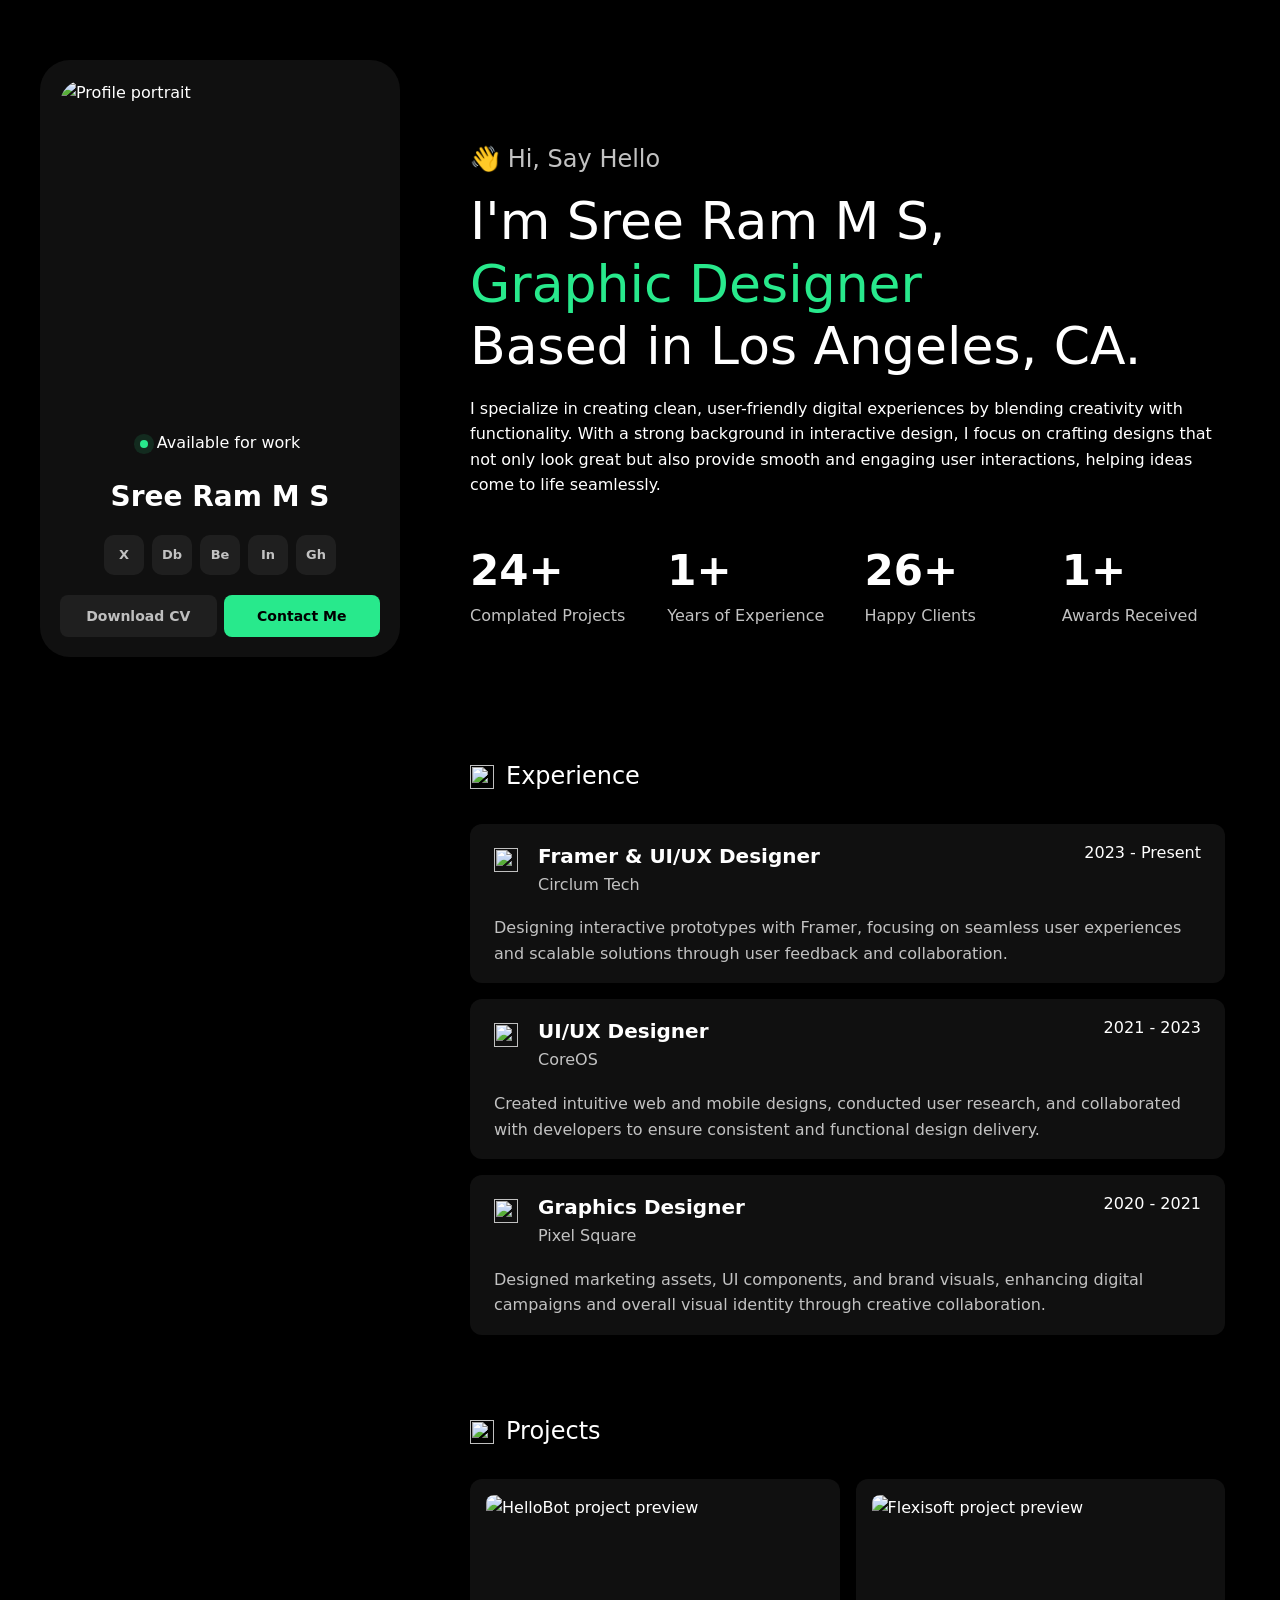
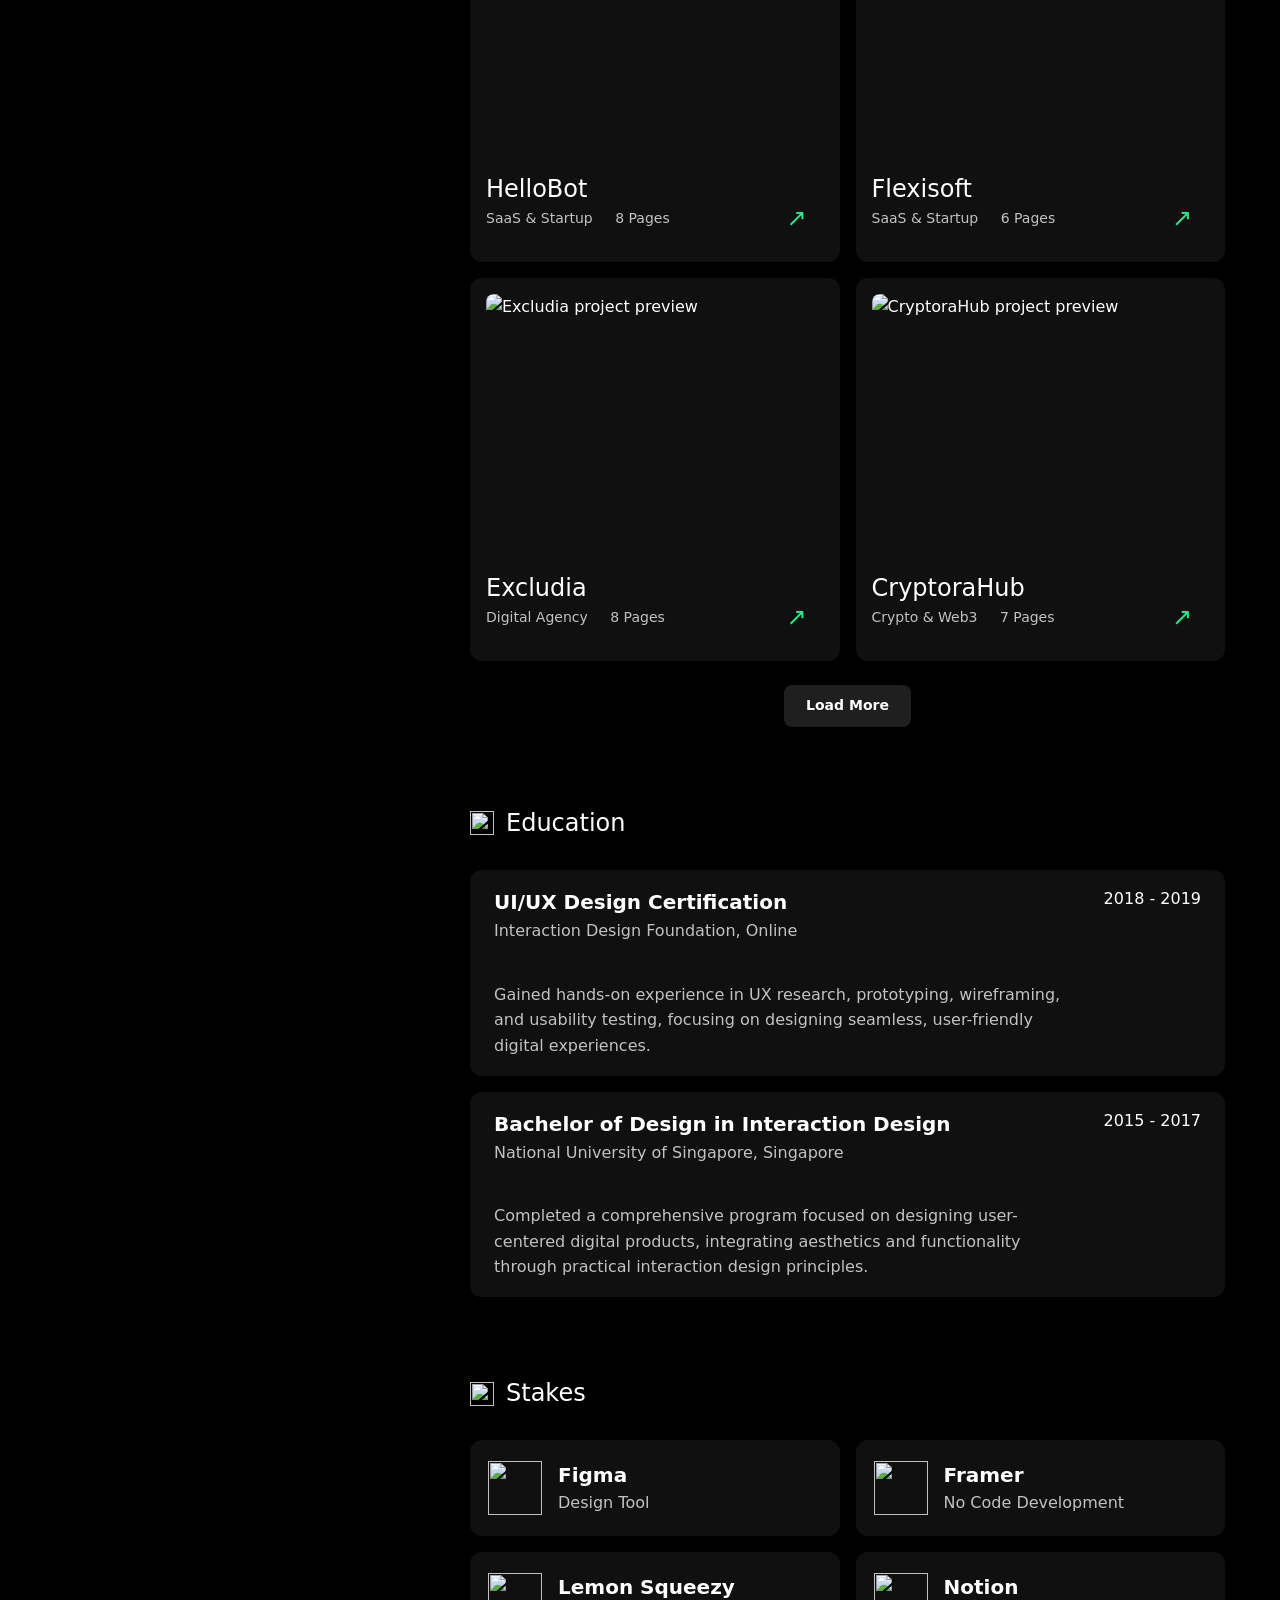
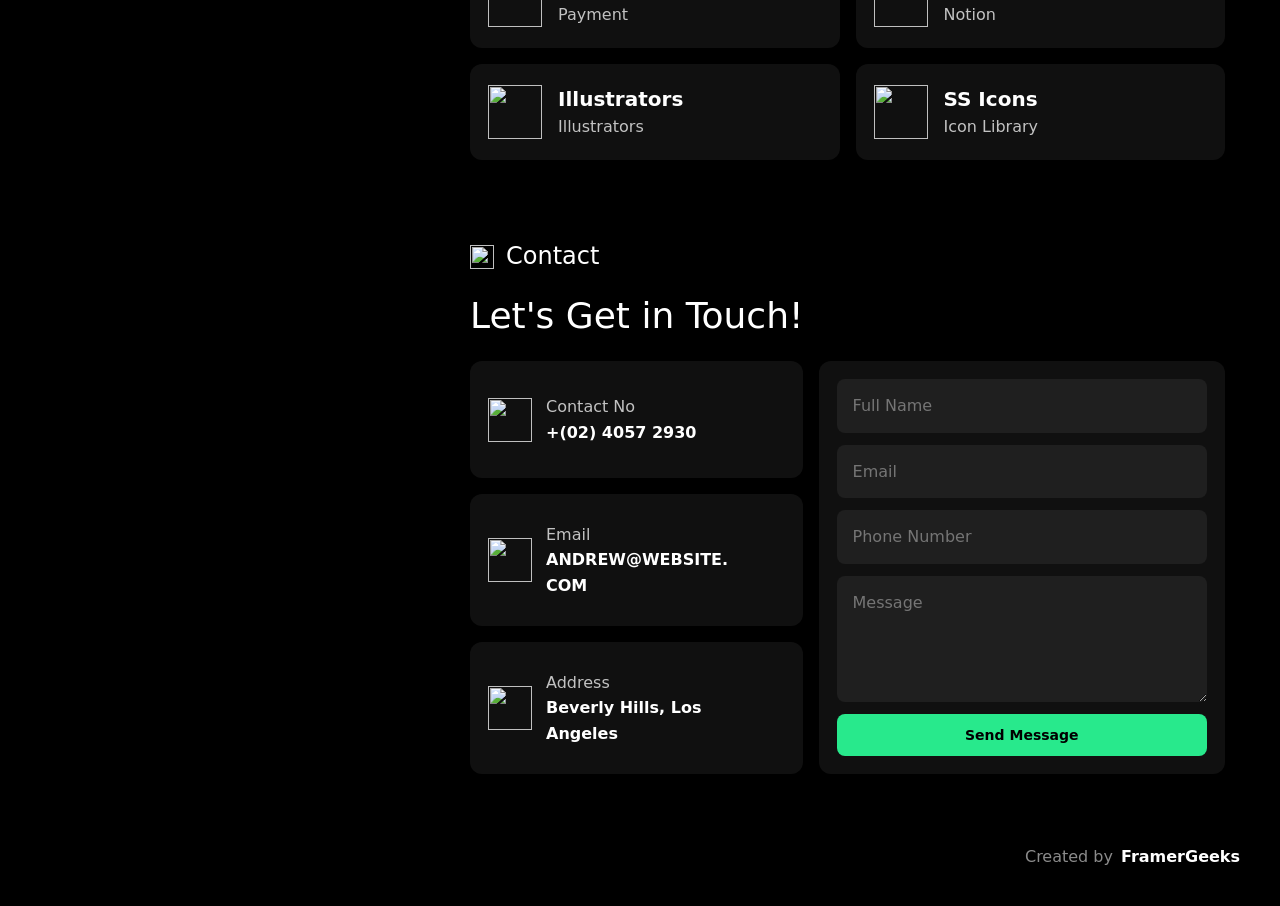
==== my_cv/index.html @ e8c248ef "My CVS" ====
<!doctype html>
<html lang="en">
  <head>
    <meta charset="utf-8" />
    <meta name="viewport" content="width=device-width, initial-scale=1" />
    <title>ResuMate Clone - Resume & CV</title>
    <link rel="preconnect" href="https://fonts.googleapis.com" />
    <link rel="preconnect" href="https://fonts.gstatic.com" crossorigin />
    <link href="https://fonts.googleapis.com/css2?family=Clash+Grotesk:wght@400;500;600;700&display=swap" rel="stylesheet" />
    <link rel="stylesheet" href="./styles.css" />
  </head>
  <body>
    <div class="page-shell">
      <aside class="profile-card" aria-label="Profile summary">
        <img
          class="profile-image"
          src="https://framerusercontent.com/images/GyiKJtfezTsVnzAmsESmbaCyNw.png?scale-down-to=512"
          alt="Profile portrait"
        />
        <div class="profile-body">
          <p class="availability"><span></span>Available for work</p>
          <h2>Sree Ram M S</h2>
          <nav class="socials" aria-label="Social links">
            <a href="#" aria-label="X">X</a>
            <a href="#" aria-label="Dribbble">Db</a>
            <a href="#" aria-label="Behance">Be</a>
            <a href="#" aria-label="LinkedIn">In</a>
            <a href="#" aria-label="GitHub">Gh</a>
          </nav>
          <div class="profile-actions">
            <a class="button muted" href="#">Download CV</a>
            <a class="button accent" href="#contact">Contact Me</a>
          </div>
        </div>
      </aside>

      <main>
        <section class="hero" id="home">
          <p class="eyebrow"> 👋 Hi, Say Hello</p>
          <h1>
            <span>I'm Sree Ram M S,</span>
            <span class="role-word" aria-live="polite">Graphic Designer</span>
            <span>Based in Los Angeles, CA.</span>
          </h1>
          <p class="intro">
            I specialize in creating clean, user-friendly digital experiences by blending creativity with functionality.
            With a strong background in interactive design, I focus on crafting designs that not only look great but
            also provide smooth and engaging user interactions, helping ideas come to life seamlessly.
          </p>
          <div class="stats" aria-label="Career stats">
            <div>
              <strong data-count="24">0</strong><span>+</span>
              <p>Complated Projects</p>
            </div>
            <div>
              <strong data-count="1">0</strong><span>+</span>
              <p>Years of Experience</p>
            </div>
            <div>
              <strong data-count="26">0</strong><span>+</span>
              <p>Happy Clients</p>
            </div>
            <div>
              <strong data-count="1">0</strong><span>+</span>
              <p>Awards Received</p>
            </div>
          </div>
        </section>

        <section class="section-block" id="experience">
          <div class="section-title">
            <img src="https://framerusercontent.com/images/jgg8XcpEvm1h5SzgaaSydSoklT0.png?width=96&height=96" alt="" />
            <h2>Experience</h2>
          </div>
          <div class="timeline">
            <article class="resume-card">
              <div class="job-head">
                <img src="https://framerusercontent.com/images/j7YFrNAaVPV1PzLOkLSRI1v2YHo.png?width=96&height=96" alt="" />
                <div>
                  <h3>Framer & UI/UX Designer</h3>
                  <p>Circlum Tech</p>
                </div>
                <time>2023 - Present</time>
              </div>
              <p>Designing interactive prototypes with Framer, focusing on seamless user experiences and scalable solutions through user feedback and collaboration.</p>
            </article>
            <article class="resume-card">
              <div class="job-head">
                <img src="https://framerusercontent.com/images/6pvZL164ccVOeXhlQXWWOAtnNqs.png?width=96&height=96" alt="" />
                <div>
                  <h3>UI/UX Designer</h3>
                  <p>CoreOS</p>
                </div>
                <time>2021 - 2023</time>
              </div>
              <p>Created intuitive web and mobile designs, conducted user research, and collaborated with developers to ensure consistent and functional design delivery.</p>
            </article>
            <article class="resume-card">
              <div class="job-head">
                <img src="https://framerusercontent.com/images/0PY3w2mY1T2FT4J0qlMOSHNURzg.png?width=96&height=96" alt="" />
                <div>
                  <h3>Graphics Designer</h3>
                  <p>Pixel Square</p>
                </div>
                <time>2020 - 2021</time>
              </div>
              <p>Designed marketing assets, UI components, and brand visuals, enhancing digital campaigns and overall visual identity through creative collaboration.</p>
            </article>
          </div>
        </section>

        <section class="section-block" id="projects">
          <div class="section-title">
            <img src="https://framerusercontent.com/images/Gl7ma9U9rLo5bNvUSEuGggiis.png?width=96&height=96" alt="" />
            <h2>Projects</h2>
          </div>
          <div class="projects-grid">
            <a class="project-card" href="https://hellobot.framer.website/">
              <img src="https://framerusercontent.com/images/QiB9VtGWCKVb4q9G0wjEKOTnZY.jpg?scale-down-to=512" alt="HelloBot project preview" />
              <div>
                <h3>HelloBot</h3>
                <p>SaaS & Startup <span>8 Pages</span></p>
              </div>
              <span class="arrow">↗</span>
            </a>
            <a class="project-card" href="https://flexisoft.framer.website/">
              <img src="https://framerusercontent.com/images/8ekt9FV3VjRzNfN1gtm6OwOsw.png?scale-down-to=512" alt="Flexisoft project preview" />
              <div>
                <h3>Flexisoft</h3>
                <p>SaaS & Startup <span>6 Pages</span></p>
              </div>
              <span class="arrow">↗</span>
            </a>
            <a class="project-card" href="https://excludia.framer.website/">
              <img src="https://framerusercontent.com/images/4XP20ZfSyY8w6Rs08mQlUoU4k.jpg?scale-down-to=512" alt="Excludia project preview" />
              <div>
                <h3>Excludia</h3>
                <p>Digital Agency <span>8 Pages</span></p>
              </div>
              <span class="arrow">↗</span>
            </a>
            <a class="project-card" href="https://cryptorahub.framer.website/">
              <img src="https://framerusercontent.com/images/ebtImTtw42VcUnCivTjSv2qrNCE.png?scale-down-to=512" alt="CryptoraHub project preview" />
              <div>
                <h3>CryptoraHub</h3>
                <p>Crypto & Web3 <span>7 Pages</span></p>
              </div>
              <span class="arrow">↗</span>
            </a>
            <a class="project-card extra-project" href="#">
              <div class="mock-preview lime">UX</div>
              <div>
                <h3>Northstar App</h3>
                <p>Mobile Product <span>5 Pages</span></p>
              </div>
              <span class="arrow">↗</span>
            </a>
            <a class="project-card extra-project" href="#">
              <div class="mock-preview cyan">AI</div>
              <div>
                <h3>FlowDesk</h3>
                <p>Dashboard <span>9 Pages</span></p>
              </div>
              <span class="arrow">↗</span>
            </a>
          </div>
          <button class="load-more" type="button" aria-expanded="false">Load More</button>
        </section>

        <section class="section-block" id="education">
          <div class="section-title">
            <img src="https://framerusercontent.com/images/jru1FNjTOgRJAE9xfxzT3FmqT4.png?width=128&height=128" alt="" />
            <h2>Education</h2>
          </div>
          <div class="timeline">
            <article class="resume-card education-card">
              <div>
                <h3>UI/UX Design Certification</h3>
                <p>Interaction Design Foundation, Online</p>
              </div>
              <time>2018 - 2019</time>
              <p>Gained hands-on experience in UX research, prototyping, wireframing, and usability testing, focusing on designing seamless, user-friendly digital experiences.</p>
            </article>
            <article class="resume-card education-card">
              <div>
                <h3>Bachelor of Design in Interaction Design</h3>
                <p>National University of Singapore, Singapore</p>
              </div>
              <time>2015 - 2017</time>
              <p>Completed a comprehensive program focused on designing user-centered digital products, integrating aesthetics and functionality through practical interaction design principles.</p>
            </article>
          </div>
        </section>

        <section class="section-block" id="skills">
          <div class="section-title">
            <img src="https://framerusercontent.com/images/nX3hZ6AEJvnIuXuqDICbhOZg0.png?width=96&height=96" alt="" />
            <h2>Stakes</h2>
          </div>
          <div class="tools-grid">
            <article><img src="https://framerusercontent.com/images/4b2fpNvYCvhYBqwp9rPVlJorlNk.png?width=138&height=138" alt="" /><div><h3>Figma</h3><p>Design Tool</p></div></article>
            <article><img src="https://framerusercontent.com/images/sL2KEMjxFoYOJ2JvhSZOnijW984.png?width=132&height=132" alt="" /><div><h3>Framer</h3><p>No Code Development</p></div></article>
            <article><img src="https://framerusercontent.com/images/zy8gPU1X9WIeJWncD33qyI8Hq4.png?width=132&height=132" alt="" /><div><h3>Lemon Squeezy</h3><p>Payment</p></div></article>
            <article><img src="https://framerusercontent.com/images/RP5D3z5BMdzfFDzDNh9ZmPBqbU.png?width=132&height=132" alt="" /><div><h3>Notion</h3><p>Notion</p></div></article>
            <article><img src="https://framerusercontent.com/images/jmiwP3mzhUgb1nHpItcpNXnGgw.png?width=132&height=132" alt="" /><div><h3>Illustrators</h3><p>Illustrators</p></div></article>
            <article><img src="https://framerusercontent.com/images/hTq8D9NdbIha8Pa9NNi25ZYoiGI.png?width=132&height=132" alt="" /><div><h3>SS Icons</h3><p>Icon Library</p></div></article>
          </div>
        </section>

        <section class="section-block contact-section" id="contact">
          <div class="section-title">
            <img src="https://framerusercontent.com/images/lzIBBn83aXuPazBDq9OdXpOHg3o.png?width=96&height=96" alt="" />
            <h2>Contact</h2>
          </div>
          <h2 class="contact-heading">Let's Get in Touch!</h2>
          <div class="contact-grid">
            <div class="contact-list">
              <article>
                <img src="https://framerusercontent.com/images/FjdfmmfvvFAfbI0OL8dZc93xRQ.png?width=80&height=80" alt="" />
                <div><p>Contact No</p><a href="tel:+0240572930">+(02) 4057 2930</a></div>
              </article>
              <article>
                <img src="https://framerusercontent.com/images/lNQr1cUxC7IAmBRJcpl9j15Lww.png?width=80&height=80" alt="" />
                <div><p>Email</p><a href="mailto:ANDREW@WEBSITE.COM">ANDREW@WEBSITE.COM</a></div>
              </article>
              <article>
                <img src="https://framerusercontent.com/images/dAdkkL9ZVdqRfEvOhTkc74wfzo.png?width=80&height=80" alt="" />
                <div><p>Address</p><a href="https://www.google.com/maps/search/Beverly+Hills,+Los+Angeles,+California,+USA">Beverly Hills, Los Angeles</a></div>
              </article>
            </div>
            <form class="contact-form">
              <input type="text" placeholder="Full Name" aria-label="Full Name" />
              <input type="email" placeholder="Email" aria-label="Email" />
              <input type="tel" placeholder="Phone Number" aria-label="Phone Number" />
              <textarea placeholder="Message" aria-label="Message"></textarea>
              <button type="submit">Send Message</button>
            </form>
          </div>
        </section>
      </main>
    </div>

    <footer class="site-footer">
      <span>Created by</span>
      <strong>FramerGeeks</strong>
    </footer>

    <script src="./script.js"></script>
  </body>
</html>
---- my_cv/styles.css ----
:root {
  color-scheme: dark;
  --bg: #000;
  --panel: #101010;
  --panel-2: #1f1f1f;
  --text: #fff;
  --muted: #c2c2c2;
  --soft: #8b8b8b;
  --accent: #28e98c;
  --accent-2: #69d7ff;
  --radius: 12px;
  --font: "Clash Grotesk", Inter, ui-sans-serif, system-ui, -apple-system, BlinkMacSystemFont, "Segoe UI", sans-serif;
}

* {
  box-sizing: border-box;
}

html {
  scroll-behavior: smooth;
}

body {
  margin: 0;
  min-width: 320px;
  background: var(--bg);
  color: var(--text);
  font-family: var(--font);
  font-size: 16px;
  line-height: 1.6;
}

a {
  color: inherit;
  text-decoration: none;
}

button,
input,
textarea {
  font: inherit;
}

.page-shell {
  width: min(100%, 1280px);
  margin: 0 auto;
  display: grid;
  grid-template-columns: 360px minmax(0, 755px);
  gap: 70px;
  align-items: start;
  padding: 60px 40px 70px;
}

.profile-card {
  position: sticky;
  top: 60px;
  width: 360px;
  padding: 20px;
  border-radius: 30px;
  background: var(--panel);
  z-index: 1;
}

.profile-image {
  width: 100%;
  aspect-ratio: 1;
  display: block;
  border-radius: 24px;
  object-fit: cover;
}

.profile-body {
  padding-top: 30px;
  text-align: center;
}

.availability {
  margin: 0 0 22px;
  color: var(--text);
  font-weight: 500;
}

.availability span {
  display: inline-block;
  width: 8px;
  height: 8px;
  margin-right: 9px;
  border-radius: 50%;
  background: var(--accent);
  box-shadow: 0 0 0 6px rgba(40, 233, 140, 0.12);
}

.profile-card h2 {
  margin: 0;
  font-size: 28px;
  line-height: 1.35;
  font-weight: 600;
}

.socials {
  display: flex;
  justify-content: center;
  gap: 8px;
  margin: 20px 0;
}

.socials a {
  width: 40px;
  height: 40px;
  display: grid;
  place-items: center;
  border-radius: 10px;
  background: var(--panel-2);
  color: var(--muted);
  font-size: 13px;
  font-weight: 600;
  transition: transform 180ms ease, background 180ms ease, color 180ms ease;
}

.socials a:hover {
  transform: translateY(-2px);
  background: var(--accent);
  color: #000;
}

.profile-actions {
  display: grid;
  grid-template-columns: 1fr 1fr;
  gap: 7px;
}

.button,
.contact-form button,
.load-more {
  min-height: 42px;
  display: inline-flex;
  align-items: center;
  justify-content: center;
  border-radius: 8px;
  border: 0;
  cursor: pointer;
  font-size: 14px;
  font-weight: 600;
  transition: transform 180ms ease, filter 180ms ease, background 180ms ease;
}

.button:hover,
.contact-form button:hover,
.load-more:hover {
  transform: translateY(-2px);
}

.button.muted {
  background: var(--panel-2);
  color: #bfbfbf;
}

.button.accent,
.contact-form button {
  background: var(--accent);
  color: #000;
}

main {
  width: 755px;
}

.hero {
  min-height: 620px;
  padding-top: 80px;
}

.eyebrow {
  margin: 0 0 12px;
  color: var(--muted);
  font-size: 24px;
  font-weight: 500;
}

h1 {
  margin: 0;
  font-size: 52px;
  line-height: 1.2;
  font-weight: 500;
}

h1 span {
  display: block;
}

.role-word {
  color: var(--accent);
  min-height: 62px;
}

.intro {
  max-width: 755px;
  margin: 18px 0 0;
  color: var(--text);
  font-weight: 500;
}

.stats {
  display: grid;
  grid-template-columns: repeat(4, 1fr);
  gap: 34px;
  margin-top: 52px;
}

.stats div {
  min-width: 0;
}

.stats strong,
.stats span {
  color: var(--text);
  font-size: 42px;
  line-height: 1;
  font-weight: 600;
}

.stats p {
  margin: 10px 0 0;
  color: var(--muted);
  font-weight: 500;
}

.section-block {
  margin-top: 80px;
}

.section-title {
  display: flex;
  align-items: center;
  gap: 12px;
  margin-bottom: 30px;
}

.section-title img {
  width: 24px;
  height: 24px;
  object-fit: contain;
}

.section-title h2 {
  margin: 0;
  font-size: 24px;
  line-height: 1.4;
  font-weight: 500;
}

.timeline {
  display: grid;
  gap: 16px;
}

.resume-card,
.project-card,
.tools-grid article,
.contact-list article,
.contact-form {
  background: var(--panel);
  border-radius: var(--radius);
}

.resume-card {
  padding: 16px 24px 17px;
}

.job-head,
.education-card {
  display: grid;
  grid-template-columns: minmax(0, 1fr) auto;
  gap: 20px;
  align-items: start;
}

.job-head {
  grid-template-columns: 24px minmax(0, 1fr) auto;
}

.job-head img {
  width: 24px;
  height: 24px;
  margin-top: 8px;
}

.resume-card h3 {
  margin: 0;
  font-size: 20px;
  line-height: 1.6;
  font-weight: 600;
}

.resume-card p {
  margin: 0;
  color: var(--muted);
  font-weight: 500;
}

.resume-card > p {
  margin-top: 18px;
}

time {
  color: var(--text);
  white-space: nowrap;
  font-weight: 500;
}

.projects-grid {
  display: grid;
  grid-template-columns: repeat(2, minmax(0, 1fr));
  gap: 16px;
}

.project-card {
  position: relative;
  min-height: 383px;
  padding: 16px;
  overflow: hidden;
  transition: transform 200ms ease, background 200ms ease;
}

.project-card:hover {
  transform: translateY(-4px);
  background: #171717;
}

.project-card img,
.mock-preview {
  width: 100%;
  aspect-ratio: 337 / 262;
  display: grid;
  place-items: center;
  border-radius: 8px;
  object-fit: cover;
  overflow: hidden;
}

.mock-preview {
  color: #000;
  font-size: 84px;
  font-weight: 700;
}

.mock-preview.lime {
  background: linear-gradient(135deg, #cafc6b, #28e98c);
}

.mock-preview.cyan {
  background: linear-gradient(135deg, #69d7ff, #eee);
}

.project-card h3 {
  margin: 16px 0 0;
  font-size: 24px;
  line-height: 1.4;
  font-weight: 500;
}

.project-card p {
  margin: 0;
  color: var(--muted);
  font-size: 14px;
  font-weight: 500;
}

.project-card p span {
  display: inline-block;
  margin-left: 18px;
}

.arrow {
  position: absolute;
  right: 24px;
  bottom: 25px;
  width: 38px;
  height: 38px;
  display: grid;
  place-items: center;
  border-radius: 50%;
  color: var(--accent);
  font-size: 24px;
  transition: transform 180ms ease;
}

.project-card:hover .arrow {
  transform: translate(3px, -3px);
}

.extra-project {
  display: none;
}

.projects-grid.show-extra .extra-project {
  display: block;
}

.load-more {
  margin: 24px auto 0;
  padding: 0 22px;
  display: flex;
  background: var(--panel-2);
  color: var(--text);
}

.tools-grid {
  display: grid;
  grid-template-columns: repeat(2, minmax(0, 1fr));
  gap: 16px;
}

.tools-grid article {
  display: flex;
  align-items: center;
  gap: 16px;
  min-height: 96px;
  padding: 18px;
}

.tools-grid img {
  width: 54px;
  height: 54px;
  object-fit: contain;
}

.tools-grid h3 {
  margin: 0;
  font-size: 20px;
  line-height: 1.3;
}

.tools-grid p {
  margin: 2px 0 0;
  color: var(--muted);
}

.contact-heading {
  margin: -10px 0 24px;
  font-size: 36px;
  line-height: 1.2;
  font-weight: 500;
}

.contact-grid {
  display: grid;
  grid-template-columns: 0.9fr 1.1fr;
  gap: 16px;
}

.contact-list {
  display: grid;
  gap: 16px;
}

.contact-list article {
  display: flex;
  gap: 14px;
  align-items: center;
  min-height: 98px;
  padding: 18px;
}

.contact-list img {
  width: 44px;
  height: 44px;
  object-fit: contain;
}

.contact-list p {
  margin: 0;
  color: var(--muted);
}

.contact-list a {
  display: block;
  max-width: 190px;
  color: var(--text);
  font-weight: 600;
  overflow-wrap: anywhere;
}

.contact-form {
  display: grid;
  gap: 12px;
  padding: 18px;
}

.contact-form input,
.contact-form textarea {
  width: 100%;
  border: 0;
  border-radius: 8px;
  background: var(--panel-2);
  color: var(--text);
  outline: 1px solid transparent;
  padding: 14px 16px;
  font-weight: 500;
}

.contact-form input:focus,
.contact-form textarea:focus {
  outline-color: var(--accent);
}

.contact-form textarea {
  min-height: 126px;
  resize: vertical;
}

.site-footer {
  width: min(100%, 1280px);
  margin: 0 auto;
  padding: 0 40px 36px;
  color: var(--soft);
  display: flex;
  justify-content: flex-end;
  gap: 8px;
}

.site-footer strong {
  color: var(--text);
}

@media (max-width: 980px) {
  .page-shell {
    grid-template-columns: 1fr;
    width: min(100%, 430px);
    gap: 20px;
    padding: 80px 20px 60px;
  }

  .profile-card {
    position: relative;
    top: auto;
    width: 100%;
    padding: 20px;
  }

  main {
    width: 100%;
  }

  .hero {
    min-height: 0;
    padding-top: 0;
  }

  .eyebrow {
    font-size: 18px;
  }

  h1 {
    font-size: 30px;
  }

  .role-word {
    min-height: 36px;
  }

  .intro {
    margin-top: 16px;
  }

  .stats {
    grid-template-columns: repeat(2, minmax(0, 1fr));
    gap: 28px 40px;
    margin-top: 36px;
  }

  .stats strong,
  .stats span {
    font-size: 36px;
  }

  .section-block {
    margin-top: 68px;
  }

  .section-title h2,
  .project-card h3 {
    font-size: 18px;
  }

  .resume-card {
    padding: 24px;
  }

  .job-head {
    grid-template-columns: 24px minmax(0, 1fr);
  }

  .job-head time {
    grid-column: 2;
  }

  .education-card {
    grid-template-columns: minmax(0, 1fr) auto;
  }

  .resume-card h3 {
    font-size: 18px;
    line-height: 1.4;
  }

  .projects-grid,
  .tools-grid,
  .contact-grid {
    grid-template-columns: 1fr;
  }

  .project-card {
    min-height: 348px;
  }

  .contact-heading {
    font-size: 28px;
  }

  .site-footer {
    width: min(100%, 430px);
    justify-content: flex-start;
    padding: 0 20px 36px;
  }
}

@media (max-width: 420px) {
  .profile-actions {
    grid-template-columns: repeat(2, minmax(0, 1fr));
  }

  .button {
    font-size: 13px;
  }

  .socials {
    gap: 8px;
  }

  .socials a {
    width: 40px;
  }

  .stats {
    gap: 26px 28px;
  }
}
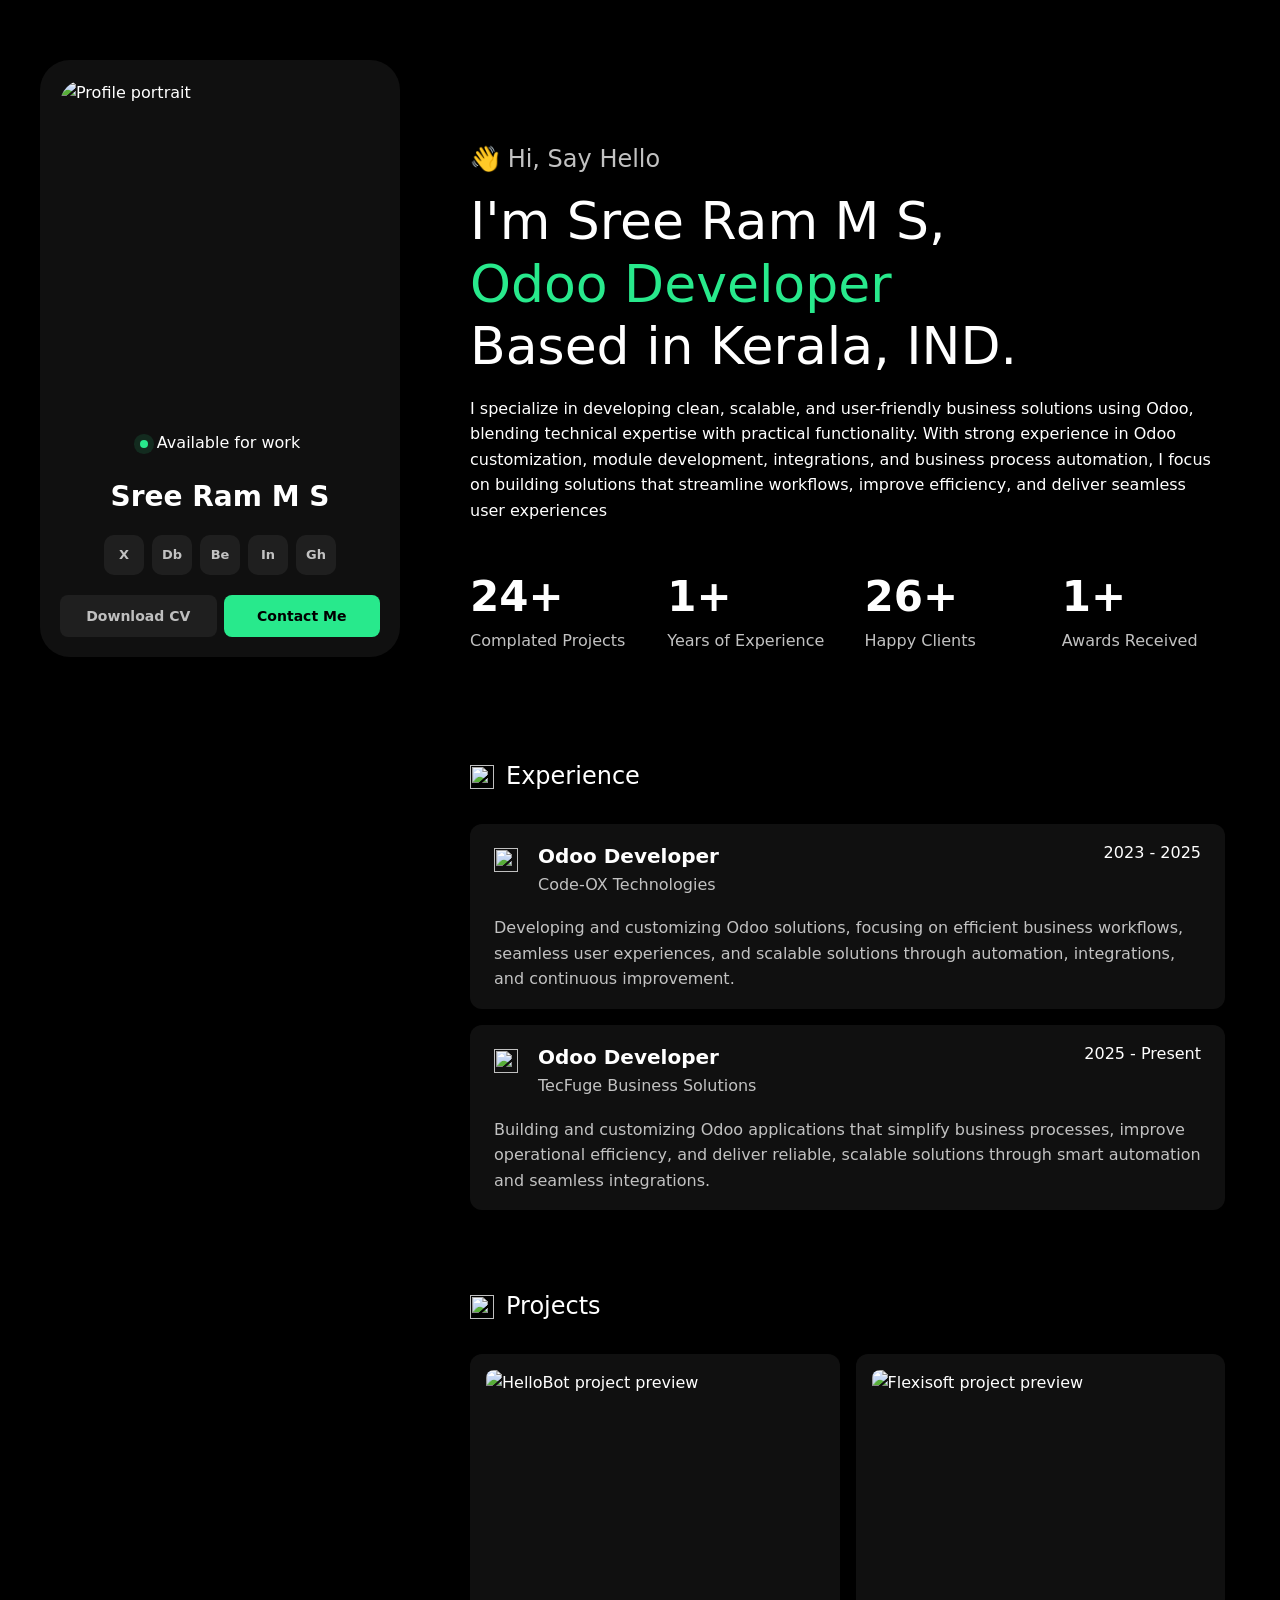
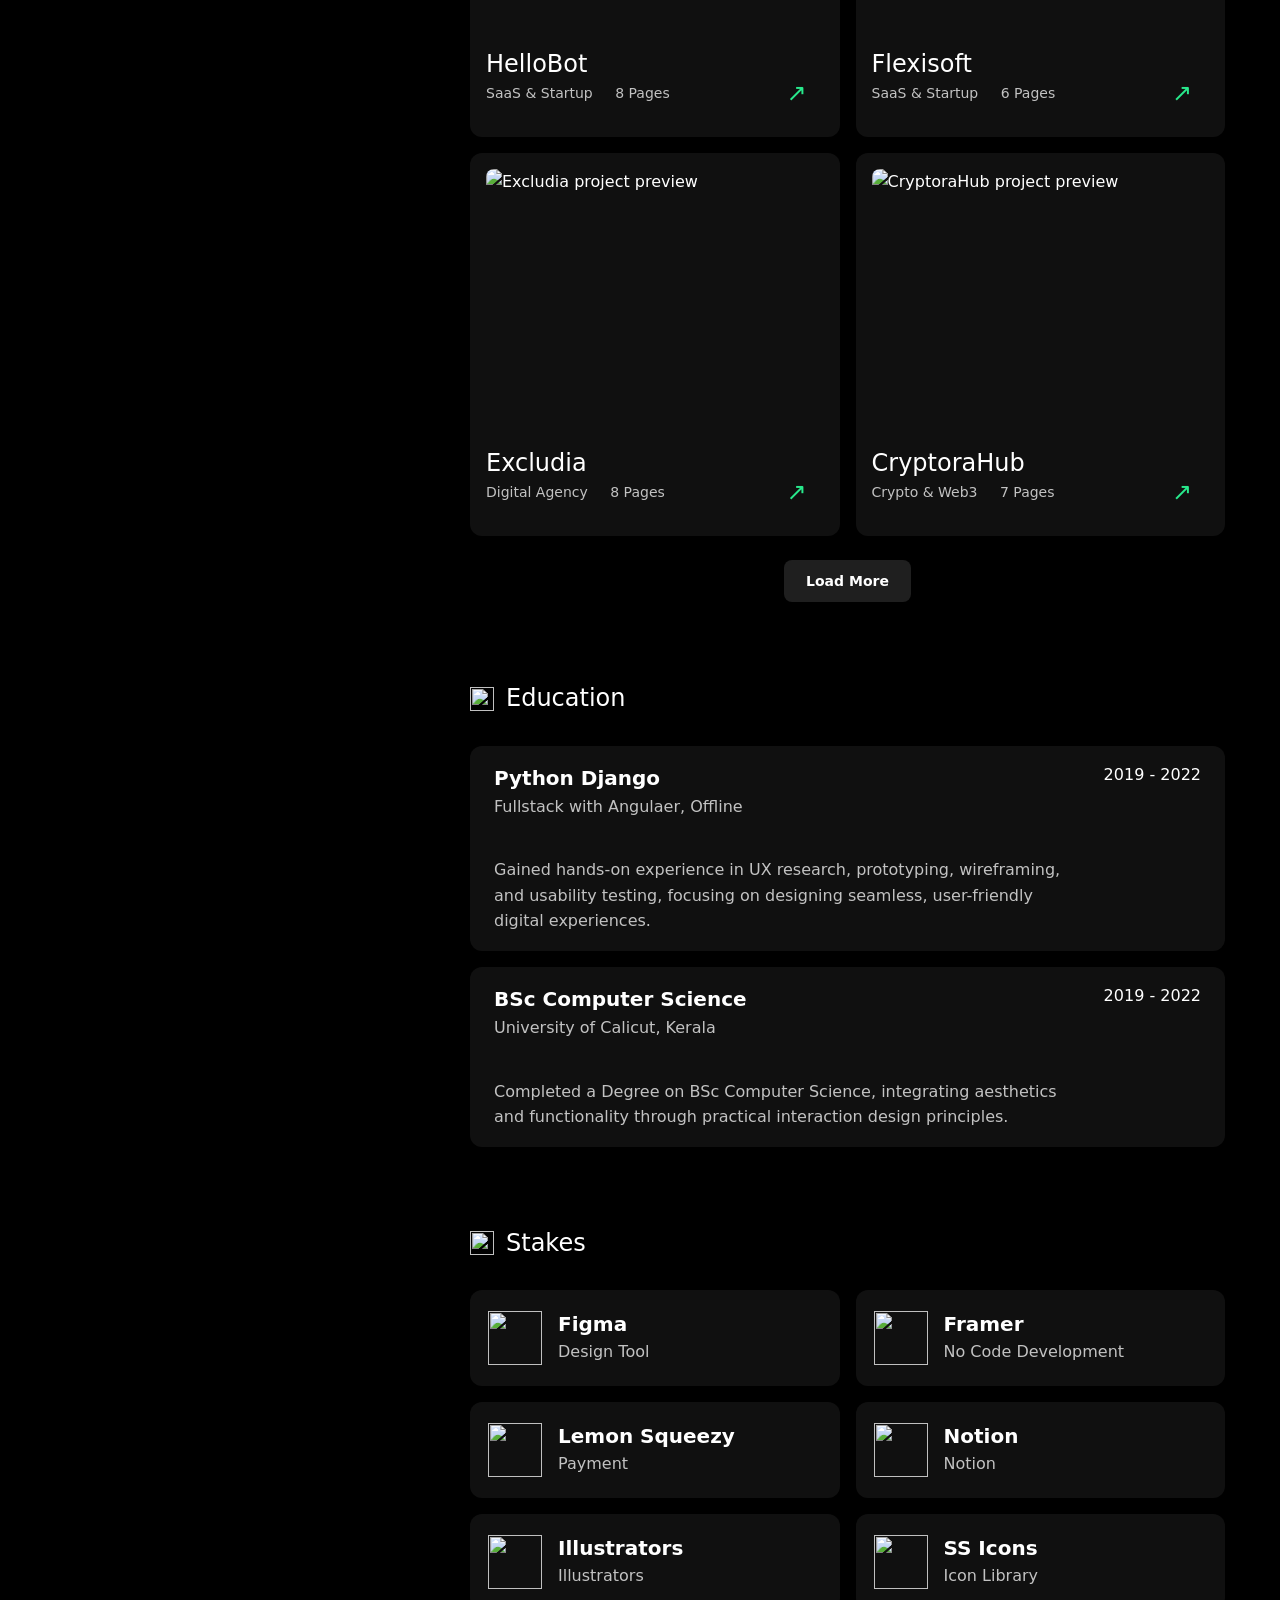
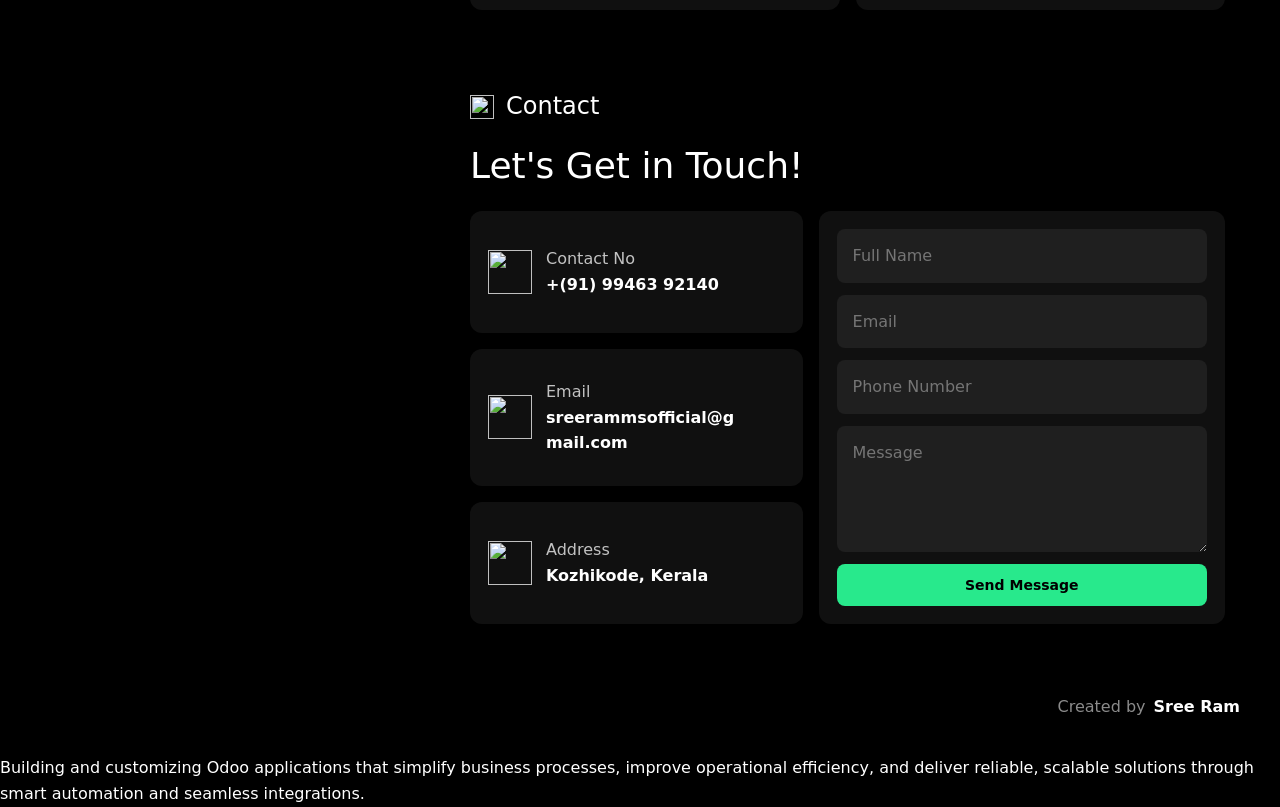
==== commit f9f28028: "Data changed" ====
--- a/my_cv/index.html
+++ b/my_cv/index.html
@@ -1,250 +1,301 @@
 <!doctype html>
 <html lang="en">
-  <head>
-    <meta charset="utf-8" />
-    <meta name="viewport" content="width=device-width, initial-scale=1" />
-    <title>ResuMate Clone - Resume & CV</title>
-    <link rel="preconnect" href="https://fonts.googleapis.com" />
-    <link rel="preconnect" href="https://fonts.gstatic.com" crossorigin />
-    <link href="https://fonts.googleapis.com/css2?family=Clash+Grotesk:wght@400;500;600;700&display=swap" rel="stylesheet" />
-    <link rel="stylesheet" href="./styles.css" />
-  </head>
-  <body>
-    <div class="page-shell">
-      <aside class="profile-card" aria-label="Profile summary">
-        <img
-          class="profile-image"
-          src="https://framerusercontent.com/images/GyiKJtfezTsVnzAmsESmbaCyNw.png?scale-down-to=512"
-          alt="Profile portrait"
-        />
-        <div class="profile-body">
-          <p class="availability"><span></span>Available for work</p>
-          <h2>Sree Ram M S</h2>
-          <nav class="socials" aria-label="Social links">
-            <a href="#" aria-label="X">X</a>
-            <a href="#" aria-label="Dribbble">Db</a>
-            <a href="#" aria-label="Behance">Be</a>
-            <a href="#" aria-label="LinkedIn">In</a>
-            <a href="#" aria-label="GitHub">Gh</a>
-          </nav>
-          <div class="profile-actions">
-            <a class="button muted" href="#">Download CV</a>
-            <a class="button accent" href="#contact">Contact Me</a>
-          </div>
-        </div>
-      </aside>
-
-      <main>
-        <section class="hero" id="home">
-          <p class="eyebrow"> 👋 Hi, Say Hello</p>
-          <h1>
-            <span>I'm Sree Ram M S,</span>
-            <span class="role-word" aria-live="polite">Graphic Designer</span>
-            <span>Based in Los Angeles, CA.</span>
-          </h1>
-          <p class="intro">
-            I specialize in creating clean, user-friendly digital experiences by blending creativity with functionality.
-            With a strong background in interactive design, I focus on crafting designs that not only look great but
-            also provide smooth and engaging user interactions, helping ideas come to life seamlessly.
-          </p>
-          <div class="stats" aria-label="Career stats">
-            <div>
-              <strong data-count="24">0</strong><span>+</span>
-              <p>Complated Projects</p>
-            </div>
-            <div>
-              <strong data-count="1">0</strong><span>+</span>
-              <p>Years of Experience</p>
-            </div>
-            <div>
-              <strong data-count="26">0</strong><span>+</span>
-              <p>Happy Clients</p>
-            </div>
-            <div>
-              <strong data-count="1">0</strong><span>+</span>
-              <p>Awards Received</p>
-            </div>
-          </div>
-        </section>
-
-        <section class="section-block" id="experience">
-          <div class="section-title">
-            <img src="https://framerusercontent.com/images/jgg8XcpEvm1h5SzgaaSydSoklT0.png?width=96&height=96" alt="" />
-            <h2>Experience</h2>
-          </div>
-          <div class="timeline">
-            <article class="resume-card">
-              <div class="job-head">
-                <img src="https://framerusercontent.com/images/j7YFrNAaVPV1PzLOkLSRI1v2YHo.png?width=96&height=96" alt="" />
-                <div>
-                  <h3>Framer & UI/UX Designer</h3>
-                  <p>Circlum Tech</p>
-                </div>
-                <time>2023 - Present</time>
-              </div>
-              <p>Designing interactive prototypes with Framer, focusing on seamless user experiences and scalable solutions through user feedback and collaboration.</p>
+
+<head>
+  <meta charset="utf-8" />
+  <meta name="viewport" content="width=device-width, initial-scale=1" />
+  <title>Sree Ram M S</title>
+  <link rel="preconnect" href="https://fonts.googleapis.com" />
+  <link rel="preconnect" href="https://fonts.gstatic.com" crossorigin />
+  <link href="https://fonts.googleapis.com/css2?family=Clash+Grotesk:wght@400;500;600;700&display=swap"
+    rel="stylesheet" />
+  <link rel="stylesheet" href="./styles.css" />
+</head>
+
+<body>
+  <div class="page-shell">
+    <aside class="profile-card" aria-label="Profile summary">
+      <img class="profile-image"
+        src="https://framerusercontent.com/images/GyiKJtfezTsVnzAmsESmbaCyNw.png?scale-down-to=512"
+        alt="Profile portrait" />
+      <div class="profile-body">
+        <p class="availability"><span></span>Available for work</p>
+        <h2>Sree Ram M S</h2>
+        <nav class="socials" aria-label="Social links">
+          <a href="#" aria-label="X">X</a>
+          <a href="#" aria-label="Dribbble">Db</a>
+          <a href="#" aria-label="Behance">Be</a>
+          <a href="#" aria-label="LinkedIn">In</a>
+          <a href="#" aria-label="GitHub">Gh</a>
+        </nav>
+        <div class="profile-actions">
+          <a class="button muted" href="#">Download CV</a>
+          <a class="button accent" href="#contact">Contact Me</a>
+        </div>
+      </div>
+    </aside>
+
+    <main>
+      <section class="hero" id="home">
+        <p class="eyebrow"> 👋 Hi, Say Hello</p>
+        <h1>
+          <span>I'm Sree Ram M S,</span>
+          <span class="role-word" aria-live="polite">Odoo Developer</span>
+          <span>Based in Kerala, IND.</span>
+        </h1>
+        <p class="intro">
+          I specialize in developing clean, scalable, and user-friendly business solutions using Odoo, blending
+          technical expertise with practical functionality.
+          With strong experience in Odoo customization, module development, integrations, and business process
+          automation, I focus on building solutions that streamline workflows, improve efficiency, and deliver seamless
+          user experiences
+        </p>
+        <div class="stats" aria-label="Career stats">
+          <div>
+            <strong data-count="24">0</strong><span>+</span>
+            <p>Complated Projects</p>
+          </div>
+          <div>
+            <strong data-count="1">4</strong><span>+</span>
+            <p>Years of Experience</p>
+          </div>
+          <div>
+            <strong data-count="26">0</strong><span>+</span>
+            <p>Happy Clients</p>
+          </div>
+          <div>
+            <strong data-count="1">0</strong><span>+</span>
+            <p>Awards Received</p>
+          </div>
+        </div>
+      </section>
+
+      <section class="section-block" id="experience">
+        <div class="section-title">
+          <img src="https://framerusercontent.com/images/jgg8XcpEvm1h5SzgaaSydSoklT0.png?width=96&height=96" alt="" />
+          <h2>Experience</h2>
+        </div>
+        <div class="timeline">
+          <article class="resume-card">
+            <div class="job-head">
+              <img src="https://framerusercontent.com/images/j7YFrNAaVPV1PzLOkLSRI1v2YHo.png?width=96&height=96"
+                alt="" />
+              <div>
+                <h3>Odoo Developer</h3>
+                <p>Code-OX Technologies</p>
+              </div>
+              <time>2023 - 2025</time>
+            </div>
+            <p>Developing and customizing Odoo solutions, focusing on efficient business workflows, seamless user
+              experiences, and scalable solutions through automation, integrations, and continuous improvement.</p>
+          </article>
+          <article class="resume-card">
+            <div class="job-head">
+              <img src="https://framerusercontent.com/images/6pvZL164ccVOeXhlQXWWOAtnNqs.png?width=96&height=96"
+                alt="" />
+              <div>
+                <h3>Odoo Developer</h3>
+                <p>TecFuge Business Solutions</p>
+              </div>
+              <time>2025 - Present</time>
+            </div>
+            <p>Building and customizing Odoo applications that simplify business processes, improve operational
+              efficiency, and deliver reliable, scalable solutions through smart automation and seamless integrations.
+            </p>
+          </article>
+        </div>
+      </section>
+
+      <section class="section-block" id="projects">
+        <div class="section-title">
+          <img src="https://framerusercontent.com/images/Gl7ma9U9rLo5bNvUSEuGggiis.png?width=96&height=96" alt="" />
+          <h2>Projects</h2>
+        </div>
+        <div class="projects-grid">
+          <a class="project-card" href="https://hellobot.framer.website/">
+            <img src="https://framerusercontent.com/images/QiB9VtGWCKVb4q9G0wjEKOTnZY.jpg?scale-down-to=512"
+              alt="HelloBot project preview" />
+            <div>
+              <h3>HelloBot</h3>
+              <p>SaaS & Startup <span>8 Pages</span></p>
+            </div>
+            <span class="arrow">↗</span>
+          </a>
+          <a class="project-card" href="https://flexisoft.framer.website/">
+            <img src="https://framerusercontent.com/images/8ekt9FV3VjRzNfN1gtm6OwOsw.png?scale-down-to=512"
+              alt="Flexisoft project preview" />
+            <div>
+              <h3>Flexisoft</h3>
+              <p>SaaS & Startup <span>6 Pages</span></p>
+            </div>
+            <span class="arrow">↗</span>
+          </a>
+          <a class="project-card" href="https://excludia.framer.website/">
+            <img src="https://framerusercontent.com/images/4XP20ZfSyY8w6Rs08mQlUoU4k.jpg?scale-down-to=512"
+              alt="Excludia project preview" />
+            <div>
+              <h3>Excludia</h3>
+              <p>Digital Agency <span>8 Pages</span></p>
+            </div>
+            <span class="arrow">↗</span>
+          </a>
+          <a class="project-card" href="https://cryptorahub.framer.website/">
+            <img src="https://framerusercontent.com/images/ebtImTtw42VcUnCivTjSv2qrNCE.png?scale-down-to=512"
+              alt="CryptoraHub project preview" />
+            <div>
+              <h3>CryptoraHub</h3>
+              <p>Crypto & Web3 <span>7 Pages</span></p>
+            </div>
+            <span class="arrow">↗</span>
+          </a>
+          <a class="project-card extra-project" href="#">
+            <div class="mock-preview lime">UX</div>
+            <div>
+              <h3>Northstar App</h3>
+              <p>Mobile Product <span>5 Pages</span></p>
+            </div>
+            <span class="arrow">↗</span>
+          </a>
+          <a class="project-card extra-project" href="#">
+            <div class="mock-preview cyan">AI</div>
+            <div>
+              <h3>FlowDesk</h3>
+              <p>Dashboard <span>9 Pages</span></p>
+            </div>
+            <span class="arrow">↗</span>
+          </a>
+        </div>
+        <button class="load-more" type="button" aria-expanded="false">Load More</button>
+      </section>
+
+      <section class="section-block" id="education">
+        <div class="section-title">
+          <img src="https://framerusercontent.com/images/jru1FNjTOgRJAE9xfxzT3FmqT4.png?width=128&height=128" alt="" />
+          <h2>Education</h2>
+        </div>
+        <div class="timeline">
+          <article class="resume-card education-card">
+            <div>
+              <h3>Python Django</h3>
+              <p>Fullstack with Angulaer, Offline</p>
+            </div>
+            <time>2019 - 2022</time>
+            <p>Gained hands-on experience in UX research, prototyping, wireframing, and usability testing, focusing on
+              designing seamless, user-friendly digital experiences.</p>
+          </article>
+          <article class="resume-card education-card">
+            <div>
+              <h3>BSc Computer Science</h3>
+              <p>University of Calicut, Kerala</p>
+            </div>
+            <time>2019 - 2022</time>
+            <p>Completed a Degree on BSc Computer Science, integrating aesthetics and functionality through practical
+              interaction design principles.</p>
+          </article>
+        </div>
+      </section>
+
+      <section class="section-block" id="skills">
+        <div class="section-title">
+          <img src="https://framerusercontent.com/images/nX3hZ6AEJvnIuXuqDICbhOZg0.png?width=96&height=96" alt="" />
+          <h2>Stakes</h2>
+        </div>
+        <div class="tools-grid">
+          <article><img src="https://framerusercontent.com/images/4b2fpNvYCvhYBqwp9rPVlJorlNk.png?width=138&height=138"
+              alt="" />
+            <div>
+              <h3>Figma</h3>
+              <p>Design Tool</p>
+            </div>
+          </article>
+          <article><img src="https://framerusercontent.com/images/sL2KEMjxFoYOJ2JvhSZOnijW984.png?width=132&height=132"
+              alt="" />
+            <div>
+              <h3>Framer</h3>
+              <p>No Code Development</p>
+            </div>
+          </article>
+          <article><img src="https://framerusercontent.com/images/zy8gPU1X9WIeJWncD33qyI8Hq4.png?width=132&height=132"
+              alt="" />
+            <div>
+              <h3>Lemon Squeezy</h3>
+              <p>Payment</p>
+            </div>
+          </article>
+          <article><img src="https://framerusercontent.com/images/RP5D3z5BMdzfFDzDNh9ZmPBqbU.png?width=132&height=132"
+              alt="" />
+            <div>
+              <h3>Notion</h3>
+              <p>Notion</p>
+            </div>
+          </article>
+          <article><img src="https://framerusercontent.com/images/jmiwP3mzhUgb1nHpItcpNXnGgw.png?width=132&height=132"
+              alt="" />
+            <div>
+              <h3>Illustrators</h3>
+              <p>Illustrators</p>
+            </div>
+          </article>
+          <article><img src="https://framerusercontent.com/images/hTq8D9NdbIha8Pa9NNi25ZYoiGI.png?width=132&height=132"
+              alt="" />
+            <div>
+              <h3>SS Icons</h3>
+              <p>Icon Library</p>
+            </div>
+          </article>
+        </div>
+      </section>
+
+      <section class="section-block contact-section" id="contact">
+        <div class="section-title">
+          <img src="https://framerusercontent.com/images/lzIBBn83aXuPazBDq9OdXpOHg3o.png?width=96&height=96" alt="" />
+          <h2>Contact</h2>
+        </div>
+        <h2 class="contact-heading">Let's Get in Touch!</h2>
+        <div class="contact-grid">
+          <div class="contact-list">
+            <article>
+              <img src="https://framerusercontent.com/images/FjdfmmfvvFAfbI0OL8dZc93xRQ.png?width=80&height=80"
+                alt="" />
+              <div>
+                <p>Contact No</p><a href="tel:+0240572930">+(91) 99463 92140</a>
+              </div>
             </article>
-            <article class="resume-card">
-              <div class="job-head">
-                <img src="https://framerusercontent.com/images/6pvZL164ccVOeXhlQXWWOAtnNqs.png?width=96&height=96" alt="" />
-                <div>
-                  <h3>UI/UX Designer</h3>
-                  <p>CoreOS</p>
-                </div>
-                <time>2021 - 2023</time>
-              </div>
-              <p>Created intuitive web and mobile designs, conducted user research, and collaborated with developers to ensure consistent and functional design delivery.</p>
+            <article>
+              <img src="https://framerusercontent.com/images/lNQr1cUxC7IAmBRJcpl9j15Lww.png?width=80&height=80"
+                alt="" />
+              <div>
+                <p>Email</p><a href="mailto:ANDREW@WEBSITE.COM">sreerammsofficial@gmail.com</a>
+              </div>
             </article>
-            <article class="resume-card">
-              <div class="job-head">
-                <img src="https://framerusercontent.com/images/0PY3w2mY1T2FT4J0qlMOSHNURzg.png?width=96&height=96" alt="" />
-                <div>
-                  <h3>Graphics Designer</h3>
-                  <p>Pixel Square</p>
-                </div>
-                <time>2020 - 2021</time>
-              </div>
-              <p>Designed marketing assets, UI components, and brand visuals, enhancing digital campaigns and overall visual identity through creative collaboration.</p>
+            <article>
+              <img src="https://framerusercontent.com/images/dAdkkL9ZVdqRfEvOhTkc74wfzo.png?width=80&height=80"
+                alt="" />
+              <div>
+                <p>Address</p><a
+                  href="https://www.google.com/maps/search/Beverly+Hills,+Los+Angeles,+California,+USA">Kozhikode,
+                  Kerala</a>
+              </div>
             </article>
           </div>
-        </section>
-
-        <section class="section-block" id="projects">
-          <div class="section-title">
-            <img src="https://framerusercontent.com/images/Gl7ma9U9rLo5bNvUSEuGggiis.png?width=96&height=96" alt="" />
-            <h2>Projects</h2>
-          </div>
-          <div class="projects-grid">
-            <a class="project-card" href="https://hellobot.framer.website/">
-              <img src="https://framerusercontent.com/images/QiB9VtGWCKVb4q9G0wjEKOTnZY.jpg?scale-down-to=512" alt="HelloBot project preview" />
-              <div>
-                <h3>HelloBot</h3>
-                <p>SaaS & Startup <span>8 Pages</span></p>
-              </div>
-              <span class="arrow">↗</span>
-            </a>
-            <a class="project-card" href="https://flexisoft.framer.website/">
-              <img src="https://framerusercontent.com/images/8ekt9FV3VjRzNfN1gtm6OwOsw.png?scale-down-to=512" alt="Flexisoft project preview" />
-              <div>
-                <h3>Flexisoft</h3>
-                <p>SaaS & Startup <span>6 Pages</span></p>
-              </div>
-              <span class="arrow">↗</span>
-            </a>
-            <a class="project-card" href="https://excludia.framer.website/">
-              <img src="https://framerusercontent.com/images/4XP20ZfSyY8w6Rs08mQlUoU4k.jpg?scale-down-to=512" alt="Excludia project preview" />
-              <div>
-                <h3>Excludia</h3>
-                <p>Digital Agency <span>8 Pages</span></p>
-              </div>
-              <span class="arrow">↗</span>
-            </a>
-            <a class="project-card" href="https://cryptorahub.framer.website/">
-              <img src="https://framerusercontent.com/images/ebtImTtw42VcUnCivTjSv2qrNCE.png?scale-down-to=512" alt="CryptoraHub project preview" />
-              <div>
-                <h3>CryptoraHub</h3>
-                <p>Crypto & Web3 <span>7 Pages</span></p>
-              </div>
-              <span class="arrow">↗</span>
-            </a>
-            <a class="project-card extra-project" href="#">
-              <div class="mock-preview lime">UX</div>
-              <div>
-                <h3>Northstar App</h3>
-                <p>Mobile Product <span>5 Pages</span></p>
-              </div>
-              <span class="arrow">↗</span>
-            </a>
-            <a class="project-card extra-project" href="#">
-              <div class="mock-preview cyan">AI</div>
-              <div>
-                <h3>FlowDesk</h3>
-                <p>Dashboard <span>9 Pages</span></p>
-              </div>
-              <span class="arrow">↗</span>
-            </a>
-          </div>
-          <button class="load-more" type="button" aria-expanded="false">Load More</button>
-        </section>
-
-        <section class="section-block" id="education">
-          <div class="section-title">
-            <img src="https://framerusercontent.com/images/jru1FNjTOgRJAE9xfxzT3FmqT4.png?width=128&height=128" alt="" />
-            <h2>Education</h2>
-          </div>
-          <div class="timeline">
-            <article class="resume-card education-card">
-              <div>
-                <h3>UI/UX Design Certification</h3>
-                <p>Interaction Design Foundation, Online</p>
-              </div>
-              <time>2018 - 2019</time>
-              <p>Gained hands-on experience in UX research, prototyping, wireframing, and usability testing, focusing on designing seamless, user-friendly digital experiences.</p>
-            </article>
-            <article class="resume-card education-card">
-              <div>
-                <h3>Bachelor of Design in Interaction Design</h3>
-                <p>National University of Singapore, Singapore</p>
-              </div>
-              <time>2015 - 2017</time>
-              <p>Completed a comprehensive program focused on designing user-centered digital products, integrating aesthetics and functionality through practical interaction design principles.</p>
-            </article>
-          </div>
-        </section>
-
-        <section class="section-block" id="skills">
-          <div class="section-title">
-            <img src="https://framerusercontent.com/images/nX3hZ6AEJvnIuXuqDICbhOZg0.png?width=96&height=96" alt="" />
-            <h2>Stakes</h2>
-          </div>
-          <div class="tools-grid">
-            <article><img src="https://framerusercontent.com/images/4b2fpNvYCvhYBqwp9rPVlJorlNk.png?width=138&height=138" alt="" /><div><h3>Figma</h3><p>Design Tool</p></div></article>
-            <article><img src="https://framerusercontent.com/images/sL2KEMjxFoYOJ2JvhSZOnijW984.png?width=132&height=132" alt="" /><div><h3>Framer</h3><p>No Code Development</p></div></article>
-            <article><img src="https://framerusercontent.com/images/zy8gPU1X9WIeJWncD33qyI8Hq4.png?width=132&height=132" alt="" /><div><h3>Lemon Squeezy</h3><p>Payment</p></div></article>
-            <article><img src="https://framerusercontent.com/images/RP5D3z5BMdzfFDzDNh9ZmPBqbU.png?width=132&height=132" alt="" /><div><h3>Notion</h3><p>Notion</p></div></article>
-            <article><img src="https://framerusercontent.com/images/jmiwP3mzhUgb1nHpItcpNXnGgw.png?width=132&height=132" alt="" /><div><h3>Illustrators</h3><p>Illustrators</p></div></article>
-            <article><img src="https://framerusercontent.com/images/hTq8D9NdbIha8Pa9NNi25ZYoiGI.png?width=132&height=132" alt="" /><div><h3>SS Icons</h3><p>Icon Library</p></div></article>
-          </div>
-        </section>
-
-        <section class="section-block contact-section" id="contact">
-          <div class="section-title">
-            <img src="https://framerusercontent.com/images/lzIBBn83aXuPazBDq9OdXpOHg3o.png?width=96&height=96" alt="" />
-            <h2>Contact</h2>
-          </div>
-          <h2 class="contact-heading">Let's Get in Touch!</h2>
-          <div class="contact-grid">
-            <div class="contact-list">
-              <article>
-                <img src="https://framerusercontent.com/images/FjdfmmfvvFAfbI0OL8dZc93xRQ.png?width=80&height=80" alt="" />
-                <div><p>Contact No</p><a href="tel:+0240572930">+(02) 4057 2930</a></div>
-              </article>
-              <article>
-                <img src="https://framerusercontent.com/images/lNQr1cUxC7IAmBRJcpl9j15Lww.png?width=80&height=80" alt="" />
-                <div><p>Email</p><a href="mailto:ANDREW@WEBSITE.COM">ANDREW@WEBSITE.COM</a></div>
-              </article>
-              <article>
-                <img src="https://framerusercontent.com/images/dAdkkL9ZVdqRfEvOhTkc74wfzo.png?width=80&height=80" alt="" />
-                <div><p>Address</p><a href="https://www.google.com/maps/search/Beverly+Hills,+Los+Angeles,+California,+USA">Beverly Hills, Los Angeles</a></div>
-              </article>
-            </div>
-            <form class="contact-form">
-              <input type="text" placeholder="Full Name" aria-label="Full Name" />
-              <input type="email" placeholder="Email" aria-label="Email" />
-              <input type="tel" placeholder="Phone Number" aria-label="Phone Number" />
-              <textarea placeholder="Message" aria-label="Message"></textarea>
-              <button type="submit">Send Message</button>
-            </form>
-          </div>
-        </section>
-      </main>
-    </div>
-
-    <footer class="site-footer">
-      <span>Created by</span>
-      <strong>FramerGeeks</strong>
-    </footer>
-
-    <script src="./script.js"></script>
-  </body>
-</html>
+          <form class="contact-form">
+            <input type="text" placeholder="Full Name" aria-label="Full Name" />
+            <input type="email" placeholder="Email" aria-label="Email" />
+            <input type="tel" placeholder="Phone Number" aria-label="Phone Number" />
+            <textarea placeholder="Message" aria-label="Message"></textarea>
+            <button type="submit">Send Message</button>
+          </form>
+        </div>
+      </section>
+    </main>
+  </div>
+
+  <footer class="site-footer">
+    <span>Created by</span>
+    <strong>Sree Ram</strong>
+  </footer>
+
+  <script src="./script.js"></script>
+</body>Building and customizing Odoo applications that simplify business processes, improve operational efficiency, and deliver reliable, scalable solutions through smart automation and seamless integrations.
+
+</html>
